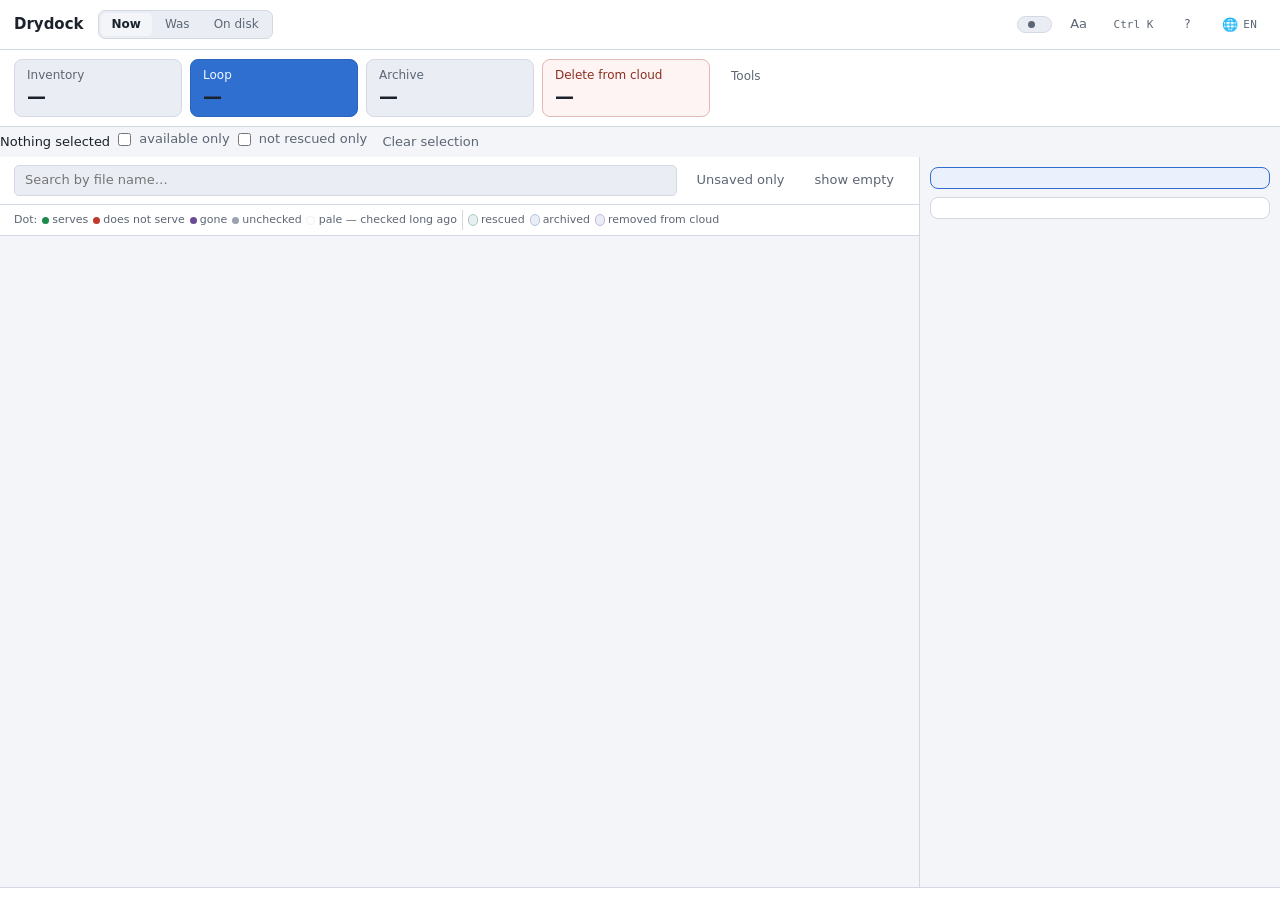
==== web/index.html @ a636ca0b "Drydock 0.1.0 Сухой док для файлов: вытащить коллекцию из облака, которое перестало её отдавать. Оп" ====
<!doctype html>
<html lang="ru">
<head>
<meta charset="utf-8">
<meta name="viewport" content="width=device-width, initial-scale=1">
<title>Drydock</title>
<script>
// Тема ставится до первой отрисовки: иначе окно мигает чужим цветом.
try {
  var th = localStorage.getItem("cr-theme") || "auto";
  var dark = window.matchMedia("(prefers-color-scheme: dark)").matches;
  document.documentElement.dataset.theme =
    th === "auto" ? (dark ? "dark" : "light") : th;
} catch (e) {
  document.documentElement.dataset.theme = "dark";
}
// Масштаб и плотность -- тоже до первой отрисовки: иначе окно мигает
// обычным размером и перескакивает.
try {
  var sc = Number(localStorage.getItem("cr-scale")) || 0;
  if (!sc) {
    var w = window.innerWidth;
    var dpr = window.devicePixelRatio || 1;
    sc = w < 1100 ? 90 : w < 1400 ? 100 : w < 1700 ? (dpr > 1.5 ? 100 : 105) : 110;
  }
  document.documentElement.style.zoom = String(sc / 100);
  if (localStorage.getItem("cr-density") === "compact") {
    document.addEventListener("DOMContentLoaded", function () {
      document.body.classList.add("dense");
    });
  }
} catch (e) {}
</script>
<link rel="icon" href="favicon.ico" sizes="any">
<link rel="stylesheet" href="style.css">
</head>
<body>
<header>
  <div class="brand">Drydock</div>
  <!-- Линза меняет ВСЕ числа разом: дерево, итоги, подсказки. Раньше одна
       строка отвечала сразу на три разных вопроса, и папка, от которой в
       облаке ничего не осталось, выглядела полной. -->
  <div class="lens" id="lens">
    <button data-lens="now" data-i18n="lens.now" data-i18n-title="lens.now.title"></button>
    <button data-lens="was" data-i18n="lens.was" data-i18n-title="lens.was.title"></button>
    <button data-lens="disk" data-i18n="lens.disk" data-i18n-title="lens.disk.title"></button>
  </div>
  <span id="summary" class="summary"></span>
  <span class="grow"></span>
  <!-- Аккаунт всегда на виду: раньше вход жил в меню «Ещё», и понять,
       под кем работаешь и жив ли токен, было нельзя без захода туда. -->
  <button id="btn-auth" class="auth-btn" data-i18n-title="btn.auth.title">
    <i class="dot2" id="auth-dot"></i><span id="auth-label"></span>
  </button>
  <button id="btn-view" class="ghost theme-btn" data-i18n-title="view.title"
          aria-label="Aa">Aa</button>
  <!-- Поповер вида: масштаб, плотность, тема. Одна кнопка вместо трёх. -->
  <div id="view-pop" class="view-pop hidden" role="dialog" aria-label="view">
    <div class="vp-row"><span class="vp-l" data-i18n="view.scale"></span>
      <span class="vp-btns" id="scale-btns"></span></div>
    <div class="vp-row"><span class="vp-l" data-i18n="view.density"></span>
      <span class="vp-btns" id="density-btns"></span></div>
    <div class="vp-row"><span class="vp-l" data-i18n="theme.title"></span>
      <span class="vp-btns" id="theme-btns"></span></div>
    <div class="vp-note" id="view-note"></div>
  </div>
  <button id="btn-palette" class="ghost kbd-btn" data-i18n-title="palette.title"
          aria-label="Ctrl K">Ctrl K</button>
  <button id="btn-help" class="ghost help" data-i18n-title="help.title"
          aria-label="?">?</button>
  <span id="lang-slot"></span>
</header>

<!-- Четыре главные действия. Число внутри кнопки -- это и есть сводка:
     раньше её несли одиннадцать чипов, и все их приходилось читать. -->
<section class="acts">
  <button class="act" id="btn-scan" data-i18n-title="act.scan.title">
    <span class="t" data-i18n="act.scan"></span>
    <span class="n" id="n-scan">—</span>
    <span class="s" id="s-scan"></span>
  </button>
  <button class="act primary" id="btn-loop" data-i18n-title="act.loop.title">
    <span class="t" data-i18n="act.loop"></span>
    <span class="n" id="n-loop">—</span>
    <span class="s" id="s-loop"></span>
  </button>
  <button class="act" id="btn-archive" data-i18n-title="act.archive.title">
    <span class="t" data-i18n="act.archive"></span>
    <span class="n" id="n-archive">—</span>
    <span class="s" id="s-archive"></span>
  </button>
  <button class="act danger" id="btn-cloud-delete" data-i18n-title="act.delete.title">
    <span class="t" data-i18n="act.delete"></span>
    <span class="n" id="n-delete">—</span>
    <span class="s" id="s-delete"></span>
  </button>

    <button class="ghost tools-btn" id="btn-tools" data-i18n="tools.title"
          data-i18n-title="tools.hint"></button>
</section>

<!-- Инструменты: вспомогательные действия по секциям. Раньше это был
     один ряд из шестнадцати элементов без иерархии, где настройки
     архивации вообще не заполнялись. -->
<div id="tools" class="modal hidden" role="dialog" aria-modal="true"
     aria-labelledby="tools-title">
  <div class="modal-box tools-box">
    <div class="modal-head"><span id="tools-title" data-i18n="tools.title"></span>
      <button id="tools-close" class="ghost" aria-label="Esc">×</button></div>
    <div class="modal-body">
      <p class="dim tools-hint" data-i18n="tools.hint"></p>

      <h4 data-i18n="grp.inventory"></h4>
      <button class="tool" id="btn-previews">
        <span class="tn" data-i18n="btn.previews"></span>
        <span class="td" data-i18n="tools.previews.why"></span>
      </button>
      <div class="tool hidden" id="scan-restart-wrap">
        <span class="tn"><span data-i18n="scan.restart"></span></span>
        <span class="td" data-i18n="tools.restart.why"></span>
        <label class="switch"><input type="checkbox" id="scan-restart"></label>
      </div>
      <div class="tool-note" id="scan-hint"></div>

      <h4 data-i18n="grp.access"></h4>
      <div class="tool">
        <span class="tn"><span data-i18n="btn.probe"></span></span>
        <span class="td" data-i18n="tools.probe.why"></span>
        <span class="tool-ctl">
          <select id="probe-scope" data-i18n-title="probe.scope.title">
            <option value="selection" data-i18n="probe.scope.selection"></option>
            <option value="unchecked" selected data-i18n="probe.scope.unchecked"></option>
            <option value="unavailable" data-i18n="probe.scope.unavailable"></option>
            <option value="stale" data-i18n="probe.scope.stale"></option>
            <option value="all" data-i18n="probe.scope.all"></option>
          </select>
          <button id="btn-probe" data-i18n="btn.probe.run"></button>
        </span>
      </div>
      <div class="tool">
        <span class="tn"><span data-i18n="autopilot.label"></span></span>
        <span class="td" data-i18n="tools.autopilot.why"></span>
        <label class="switch"><input type="checkbox" id="autopilot"></label>
      </div>
      <button class="tool" id="btn-hosts">
        <span class="tn" data-i18n="hosts.title"></span>
        <span class="td" data-i18n="tools.hosts.why"></span>
      </button>

      <h4 data-i18n="grp.rescue"></h4>
      <button class="tool" id="btn-download">
        <span class="tn" data-i18n="btn.download"></span>
        <span class="td" data-i18n="tools.download.why"></span>
      </button>
      <div class="tool">
        <span class="tn"><span data-i18n="salvage.short"></span></span>
        <span class="td" data-i18n="tools.salvage.why"></span>
        <label class="switch"><input type="checkbox" id="salvage"></label>
      </div>

      <h4 data-i18n="grp.archive"></h4>
      <button class="tool" id="btn-archives">
        <span class="tn" data-i18n="btn.archives"></span>
        <span class="td" data-i18n="tools.archives.why"></span>
      </button>

      <h4 data-i18n="grp.service"></h4>
      <button class="tool" id="btn-adopt">
        <span class="tn" data-i18n="btn.adopt"></span>
        <span class="td" data-i18n="tools.adopt.why"></span>
      </button>
      <button class="tool" id="btn-mirror">
        <span class="tn" data-i18n="btn.mirror"></span>
        <span class="td" data-i18n="tools.mirror.why"></span>
      </button>
      <button class="tool" id="btn-health">
        <span class="tn" data-i18n="health.title"></span>
        <span class="td" data-i18n="tools.health.why"></span>
      </button>
      <button class="tool" id="btn-log">
        <span class="tn" data-i18n="btn.log"></span>
        <span class="td" data-i18n="tools.log.why"></span>
      </button>
      <button class="tool" id="btn-settings">
        <span class="tn" data-i18n="btn.settings"></span>
        <span class="td" data-i18n="tools.settings.why"></span>
      </button>

      <!-- Уровень удаления выбирается в модалке кнопки; select живёт здесь,
           чтобы обработчик читал одно и то же место. -->
      <select id="delete-level" class="hidden" data-i18n-title="del.level.title">
        <option value="downloaded" selected data-i18n="del.level.downloaded"></option>
        <option value="archived" data-i18n="del.level.archived"></option>
        <option value="junk" data-i18n="del.level.junk"></option>
      </select>
    </div>
  </div>
</div>
</section>

<div id="selbar" class="selbar">
  <span id="selinfo" data-i18n="sel.none"></span>
  <span class="grow"></span>
  <label class="check"><input type="checkbox" id="f-ok">
    <span data-i18n="filter.onlyAvailable"></span></label>
  <label class="check"><input type="checkbox" id="f-unsaved">
    <span data-i18n="filter.onlyUnsaved"></span></label>
  <button id="btn-clear" class="ghost" data-i18n="btn.clear"></button>
</div>

<main>
  <section class="pane tree-pane">
    <div class="pane-head">
      <input id="search" type="search" data-i18n-ph="search.ph" autocomplete="off">
      <button id="btn-only-unsaved" class="ghost"
              data-i18n-title="btn.onlyUnsaved.title"></button>
      <button id="btn-show-empty" class="ghost"
              data-i18n-title="tree.showEmpty.title"></button>
    </div>
    <div class="legend">
      <span class="lbl2" data-i18n="legend.dot"></span>
      <span class="lg"><i class="dot ok"></i><span data-i18n="legend.ok"></span></span>
      <span class="lg"><i class="dot unavailable"></i><span data-i18n="legend.unavailable"></span></span>
      <span class="lg"><i class="dot gone"></i><span data-i18n="legend.gone"></span></span>
      <span class="lg"><i class="dot unchecked"></i><span data-i18n="legend.unchecked"></span></span>
      <span class="dot stale"></span><span data-i18n="legend.stale"></span>
      <span class="sep"></span>
      <span class="lg"><i class="badge saved"></i><span data-i18n="legend.saved"></span></span>
      <span class="lg"><i class="badge arch"></i><span data-i18n="legend.arch"></span></span>
      <span class="lg"><i class="badge del"></i><span data-i18n="legend.deleted"></span></span>
    </div>
    <div id="tree" class="tree"></div>
  </section>

  <aside class="pane side">
    <div id="setup-card" class="card setup hidden"></div>
    <div id="now-card" class="card now hidden"></div>
    <div id="next-card" class="card next"></div>
    <div id="totals-card" class="card"></div>
    <div id="detail" class="detail empty" data-i18n="detail.empty"></div>
  </aside>
</main>

<footer>
  <div id="jobs" class="jobs"></div>
</footer>

<!-- Командная палитра: один вход ко всем действиям. Пятнадцать кнопок
     живут в «Ещё», и чтобы найти нужную, надо вспомнить её группу. -->
<div id="palette" class="palette hidden" role="dialog" aria-modal="true"
     aria-label="Ctrl K">
  <div class="palette-box">
    <input id="palette-input" type="text" autocomplete="off" spellcheck="false"
           data-i18n-ph="palette.ph">
    <div id="palette-list" class="palette-list" role="listbox"></div>
    <div class="palette-foot" data-i18n="palette.hint"></div>
  </div>
</div>

<div id="modal" class="modal hidden" role="dialog" aria-modal="true"
     aria-labelledby="modal-title">
  <div class="modal-box" id="modal-box">
    <div class="modal-head"><span id="modal-title"></span>
      <button id="modal-close" class="ghost" aria-label="Esc">×</button></div>
    <div id="modal-body" class="modal-body"></div>
    <div id="modal-foot" class="modal-foot"></div>
  </div>
</div>

<!-- Уведомления вместо alert(): не блокируют окно и не теряют
     контекст -- видно, что именно произошло. -->
<div id="toasts" class="toasts" role="status" aria-live="polite"></div>

<script src="i18n.js"></script>
<script src="app.js"></script>
</body>
</html>
---- web/style.css ----
:root {
  --bg: #15171c;
  --bg-2: #1b1e25;
  --bg-3: #22262f;
  --line: #30353f;
  --fg: #e4e7ee;
  --fg-dim: #949cab;
  --accent: #5c9ded;
  --ok: #4fb477;
  --bad: #d9534f;
  --warn: #d9a13b;
  --gone: #8a6ab0;

  /* Семантика поверх палитры: правила ссылаются на неё, а не на цвета.
     Иначе светлая тема -- это вторая копия всего файла, и любая правка
     в одной из них забывается в другой. */
  --primary-bg: var(--primary-bg);
  --primary-line: var(--primary-line);
  --primary-fg: var(--primary-fg);
  --danger-bg: var(--danger-bg);
  --danger-card: var(--danger-card);
  --danger-line: var(--danger-line);
  --danger-fg: var(--danger-fg);
  --sel-bg: var(--sel-bg);
  --saved-line: var(--saved-line);
  --arch-line: var(--arch-line);
  --hole-line: var(--hole-line);
  --del-line: var(--del-line);
  --dot-unchecked: var(--dot-unchecked);
  --mark-bg: var(--mark-bg);
  --mark-fg: #ffffff;
  --bar-del: var(--bar-del);
  --overlay: rgba(0, 0, 0, .6);
  --shadow: rgba(0, 0, 0, .45);
  --next-bg: #1a2433;
  color-scheme: dark;
}

/* Светлая тема. Не «инверсия», а свои значения: на белом нужны более
   тёмные акценты и почти прозрачные рамки, иначе всё сливается. */
:root[data-theme="light"] {
  --bg: #f3f5f8;
  --bg-2: #ffffff;
  --bg-3: #eaeef4;
  --line: #d3d9e2;
  --fg: #1c222c;
  --fg-dim: #5d6674;
  --accent: #2f6fd0;
  --ok: #1c8a4b;
  --bad: #c0392b;
  --warn: #9c6a12;
  --gone: #6b4b96;

  --primary-bg: #2f6fd0;
  --primary-line: #2a63bb;
  --primary-fg: #f2f7ff;
  --danger-bg: #fbe9e7;
  --danger-card: #fdf4f3;
  --danger-line: #e2b7b1;
  --danger-fg: #8c2f22;
  --sel-bg: #dbe8fa;
  --saved-line: #a6cfb6;
  --arch-line: #b4c8e3;
  --hole-line: #dcc79b;
  --del-line: #c9b8dd;
  --dot-unchecked: #9aa2af;
  --mark-bg: #ffe28a;
  --mark-fg: #1c222c;
  --bar-del: #c3c9d3;
  --overlay: rgba(24, 30, 40, .42);
  --shadow: rgba(24, 30, 40, .18);
  --next-bg: #eaf1fc;
  color-scheme: light;
}

* { box-sizing: border-box; }

/* Общий «спрятать». Без него элементы с class="hidden" оставались
   видимыми: правило было только для .modal.hidden, и галочка «начать
   заново» висела в панели даже когда прерванной описи нет. */
.hidden { display: none !important; }

body {
  margin: 0;
  height: 100vh;
  display: grid;
  grid-template-rows: auto auto auto 1fr auto;
  font: 13px/1.45 "Segoe UI", system-ui, sans-serif;
  background: var(--bg);
  color: var(--fg);
}

header {
  display: flex; align-items: center; gap: 14px;
  padding: 10px 14px; background: var(--bg-2);
  border-bottom: 1px solid var(--line);
}
.brand { font-weight: 600; font-size: 15px; }
/* Одна строка состояния: главный ответ на «где я». */
.summary { color: var(--fg-dim); font-size: 12px; }
.summary b { color: var(--fg); font-weight: 600; }
.summary .ok b { color: var(--ok); }

/* Подсказка в панели кнопок: состояние чекпоинта описи. */
.hint {
  color: var(--warn); font-size: 12px; align-self: center;
  max-width: 340px; overflow: hidden; text-overflow: ellipsis; white-space: nowrap;
}
.dim { color: var(--fg-dim); }
.chip.bad b { color: var(--bad); }
.chip.warn b { color: var(--warn); }

/* Линза: меняет все числа разом. */
.lens { display: inline-flex; gap: 2px; background: var(--bg-3);
        border: 1px solid var(--line); border-radius: 7px; padding: 2px; }
.lens button { background: none; border: none; color: var(--fg-dim);
               padding: 3px 11px; border-radius: 5px; font-size: 12px; }
.lens button.on { background: var(--bg); color: var(--fg); font-weight: 600; }
.lens button:hover:not(.on) { color: var(--fg); }

/* Четыре главные действия: число внутри -- это и есть сводка. */
.acts { display: flex; align-items: stretch; gap: 8px; flex-wrap: wrap;
        padding: 9px 14px; background: var(--bg-2);
        border-bottom: 1px solid var(--line); }
.act { display: flex; flex-direction: column; align-items: flex-start;
       gap: 1px; min-width: 168px; text-align: left;
       background: var(--bg-3); border: 1px solid var(--line);
       border-radius: 8px; padding: 7px 12px; }
.act .t { font-size: 12px; color: var(--fg-dim); }
.act .n { font-size: 19px; font-weight: 600; line-height: 1.15; }
.act .s { font-size: 11px; color: var(--fg-dim); }
.act.primary { background: var(--primary-bg); border-color: var(--primary-line); }
.act.primary .t, .act.primary .s { color: var(--primary-fg); }
.act.danger { background: var(--danger-card); border-color: var(--danger-line); }
.act.danger .t, .act.danger .s { color: var(--danger-fg); }
.act:hover:not(:disabled) { border-color: var(--accent); }
.act:disabled { opacity: .55; }


.grow { flex: 1; }
.sep { width: 1px; height: 20px; background: var(--line); }

.grow { flex: 1; }

button, select, input[type=search], input[type=text], input[type=password] {
  font: inherit; color: var(--fg); background: var(--bg-3);
  border: 1px solid var(--line); border-radius: 5px; padding: 5px 10px;
  cursor: pointer;
}
button:hover:not(:disabled) { border-color: var(--accent); }
button:disabled { opacity: .45; cursor: default; }
button.primary { background: var(--primary-bg); border-color: var(--primary-line); }
/* Включённый режим (например, «только нескачанное»): видно, что фильтр активен. */
button.on { background: var(--primary-bg); border-color: var(--accent); color: var(--primary-fg); }
button.danger { background: var(--danger-bg); border-color: var(--danger-line); }
button.ghost { background: none; border-color: transparent; color: var(--fg-dim); }
input[type=search] { width: 100%; cursor: text; }
input[type=text], input[type=password] { cursor: text; min-width: 24ch; }.modal-body h4 { margin: 16px 0 6px; font-size: 13px; }
.modal-body p { margin: 6px 0; }
.modal-body label { color: var(--fg-dim); }
.check { display: inline-flex; align-items: center; gap: 5px; cursor: pointer;
         color: var(--fg-dim); }

main { display: grid; grid-template-columns: 1fr 360px; min-height: 0; }
.pane { min-height: 0; overflow: auto; }
.tree-pane { border-right: 1px solid var(--line); display: grid;
             grid-template-rows: auto auto 1fr; overflow: hidden; }
.pane-head { padding: 8px 14px; border-bottom: 1px solid var(--line);
             background: var(--bg-2);
             /* Поиск и переключатель режима в одну строку: без flex
                кнопка уезжала под поле ввода (оно 100% ширины) и её
                просто не было видно. */
             display: flex; gap: 8px; align-items: center; }
.pane-head input[type=search] { flex: 1; width: auto; min-width: 0; }
.pane-head button { white-space: nowrap; }
/* Легенда под поиском: что означают точка и значки. Без неё цвета
   объяснялись только подсказками при наведении. */
.legend { display: flex; align-items: center; gap: 5px; flex-wrap: wrap;
          padding: 5px 14px; font-size: 11px; color: var(--fg-dim);
          background: var(--bg-2); border-bottom: 1px solid var(--line); }
.legend .lbl2 { color: var(--fg-dim); }
.legend .lg { display: inline-flex; align-items: center; gap: 3px; white-space: nowrap; }
.legend .dot { width: 7px; height: 7px; border-radius: 50%; }
.legend .badge { padding: 0 4px; font-size: 10px; border: 1px solid var(--line);
                 border-radius: 7px; min-width: 8px; height: 12px; }
.legend .badge.saved { border-color: var(--saved-line); }
.legend .badge.arch { border-color: var(--arch-line); }
.legend .badge.del { border-color: var(--del-line); }
.tree { overflow: auto; padding: 6px 0 20px; }

/* Правая колонка: карточки «Сейчас», «Что дальше», «Итоги» и файл. */
.side { display: flex; flex-direction: column; gap: 8px; padding: 10px;
        background: var(--bg); }
.card { background: var(--bg-2); border: 1px solid var(--line);
        border-radius: 8px; padding: 10px 12px; }
.card.now { border-color: var(--arch-line); }
.card.next { border-color: var(--primary-bg); background: var(--next-bg); }
.card h4 { margin: 0 0 6px; font-size: 12px; color: var(--fg-dim);
           font-weight: 500; display: flex; align-items: center; gap: 6px; }
.card.next .lead { font-size: 13px; font-weight: 600; margin: 2px 0 4px; }
.card.next .why { font-size: 12px; color: var(--fg-dim); margin-bottom: 8px; }
.card .row2 { display: flex; align-items: center; gap: 8px; }
.now .bar { flex: 1; height: 6px; background: var(--bg-3); border-radius: 3px;
            overflow: hidden; }
.now .bar > i { display: block; height: 100%; background: var(--accent); }
.now.failed .bar > i { background: var(--bad); }
.now.done .bar > i { background: var(--ok); }
.tiles { display: grid; grid-template-columns: 1fr 1fr; gap: 6px; }
.tile { background: var(--bg-3); border-radius: 6px; padding: 6px 9px; }
.tile .n { font-size: 16px; font-weight: 600; }
.tile .l { font-size: 11px; color: var(--fg-dim); }
.tile.ok .n { color: var(--ok); }
.tile.bad .n { color: var(--bad); }
.tile.warn .n { color: var(--warn); }
.tiles-foot { margin-top: 8px; font-size: 11px; color: var(--fg-dim);
              display: flex; flex-direction: column; gap: 3px; }
.tiles-foot .path { font-family: Consolas, monospace; word-break: break-all;
                    color: var(--accent); cursor: pointer; }
/* «Осталось взять»: одно число плюс разбивка по состоянию облака. */
.left { margin-top: 10px; padding-top: 8px; border-top: 1px solid var(--line);
        font-size: 11px; color: var(--fg-dim); }
.left-head { font-size: 12px; color: var(--fg); margin-bottom: 4px; }
.left-head b { font-weight: 600; }
.left-row { display: flex; justify-content: space-between; gap: 8px; padding: 1px 0; }
.left-row.now { color: var(--fg); }
.left-row.warn span:last-child { color: var(--warn); }
.left-row.bad span:last-child { color: var(--fg-dim); }

.node { display: flex; align-items: center; gap: 6px; padding: 2px 14px 2px 0;
        white-space: nowrap; }
.node:hover { background: var(--bg-2); }
.node.sel { background: var(--sel-bg); }
.twisty { width: 16px; text-align: center; color: var(--fg-dim); cursor: pointer;
          user-select: none; }
.twisty.leaf { visibility: hidden; }
.name { overflow: hidden; text-overflow: ellipsis; }
.node .meta { margin-left: auto; display: flex; gap: 8px; color: var(--fg-dim);
              font-size: 11px; align-items: center; }
.dot { width: 7px; height: 7px; border-radius: 50%; display: inline-block; }
.dot.ok { background: var(--ok); }
.dot.unavailable { background: var(--bad); }
.dot.gone { background: var(--gone); }
.dot.unchecked { background: var(--dot-unchecked); }
.dot.api_error, .dot.unknown { background: var(--warn); }
.badge { padding: 0 5px; border-radius: 8px; background: var(--bg-3);
         border: 1px solid var(--line); font-size: 10px; }
.badge.saved { color: var(--ok); border-color: var(--saved-line); }
.badge.arch { color: var(--accent); border-color: var(--arch-line); }
.badge.hole { color: var(--warn); border-color: var(--hole-line); }
.badge.del  { color: var(--gone); border-color: var(--del-line); }

.detail { padding: 14px; }
.detail.empty { color: var(--fg-dim); }
.detail h3 { margin: 0 0 10px; font-size: 14px; word-break: break-word; }
.detail img { width: 100%; border-radius: 6px; border: 1px solid var(--line);
              background: var(--bg-3); margin-bottom: 10px; }
.kv { display: grid; grid-template-columns: auto 1fr; gap: 3px 10px;
      font-size: 12px; }
.kv dt { color: var(--fg-dim); }
.kv dd { margin: 0; word-break: break-all; }

footer { border-top: 1px solid var(--line); background: var(--bg-2);
         max-height: 150px; overflow: auto; }
.jobs { padding: 6px 14px; display: flex; flex-direction: column; gap: 4px; }
.job { display: flex; align-items: center; gap: 10px; font-size: 12px; }
.job .bar { flex: 1; height: 6px; background: var(--bg-3); border-radius: 3px;
            overflow: hidden; }
.job .bar > i { display: block; height: 100%; background: var(--accent); }
.job.done .bar > i { background: var(--ok); }
.job.failed .bar > i { background: var(--bad); }
/* «Готово с ошибками»: часть работы не сделана -- зелёным это быть не должно. */
.job.partial .bar > i { background: var(--warn); }
.job.partial .bar > i { width: 100% !important; }
/* Прогресс неизвестен (у описи нет общего числа): бегущая полоса вместо
   выдуманных 15%, которые ничего не значили. */
.job.indet .bar > i {
  width: 35% !important;
  animation: indet 1.2s ease-in-out infinite;
}
@keyframes indet {
  0%   { transform: translateX(-100%); }
  100% { transform: translateX(300%); }
}
.job .msg { color: var(--fg-dim); max-width: 46ch; overflow: hidden;
            text-overflow: ellipsis; white-space: nowrap; }

.modal { position: fixed; inset: 0; background: var(--overlay);
         display: grid; place-items: center; z-index: 10; }
.modal.hidden { display: none; }
.modal-box { width: min(760px, 92vw); max-height: 84vh; background: var(--bg-2);
             border: 1px solid var(--line); border-radius: 8px;
             display: grid; grid-template-rows: auto 1fr auto; }
.modal-head { display: flex; align-items: center; padding: 10px 14px;
              border-bottom: 1px solid var(--line); font-weight: 600; }
.modal-head button { margin-left: auto; font-size: 18px; line-height: 1; }
.modal-body { padding: 14px; overflow: auto; }
.modal-foot { padding: 10px 14px; border-top: 1px solid var(--line);
              display: flex; gap: 8px; justify-content: flex-end; }
.warnbox { background: var(--danger-card); border: 1px solid var(--danger-line); border-radius: 6px;
           padding: 10px 12px; margin-bottom: 12px; }
table { width: 100%; border-collapse: collapse; font-size: 12px; }
th, td { text-align: left; padding: 4px 8px; border-bottom: 1px solid var(--line); }
th { color: var(--fg-dim); font-weight: 500; }
code { background: var(--bg-3); padding: 1px 4px; border-radius: 3px; }
.mono { font-family: Consolas, monospace; font-size: 11px; }

/* Устаревшее наблюдение: точка гаснет, чтобы "доступно" вчерашней
   давности не читалось как сегодняшнее состояние. */
.dot.stale { opacity: .35; box-shadow: 0 0 0 1px var(--line); }

/* Куда идут спасённые файлы -- первое, что спрашивают. Пусть будет видно
   и открывается щелчком. */
.chip.path { cursor: pointer; border-color: var(--arch-line); }
.chip.path:hover { border-color: var(--accent); }
.chip.path b { font-weight: 400; font-family: Consolas, monospace; }

/* Остановка в процессе: строка гаснет, чтобы нажатие было видно сразу. */
.job.stopping { opacity: .6; }
.job.stopping .bar > i { background: var(--warn); }

/* Узлы и кластеры: строка в итогах -- вход в модалку. */
.hosts-link { cursor: pointer; text-decoration: underline dotted; }
.hosts-link:hover { color: var(--accent); }

/* Карточка «Сейчас»: несколько задач строками. */
.now-row { padding: 5px 0; border-top: 1px solid var(--line); }
.now-row:first-of-type { border-top: none; padding-top: 2px; }
.now-row .nm { font-size: 12px; white-space: nowrap; }
.now-row .msg { font-size: 11px; overflow: hidden; text-overflow: ellipsis;
                white-space: nowrap; margin-top: 2px; }
.now-row .bar.indet > i { width: 35% !important; animation: indet 1.2s ease-in-out infinite; }

/* Завершённые: без номеров, с шапкой и «скрыть». */
.jobs-head { display: flex; align-items: center; gap: 8px; font-size: 11px;
             padding: 2px 0 4px; }
.jobs-head button { padding: 1px 8px; font-size: 11px; }
.job .nm { width: 9em; white-space: nowrap; overflow: hidden;
           text-overflow: ellipsis; }
.job .st { width: 10em; white-space: nowrap; }

/* Карточка считает по выбору, а не по всей коллекции. */
.act.scoped { border-color: var(--accent); }
.act { position: relative; }

/* ── уведомления вместо alert() ───────────────────────────────────────
   alert() блокирует окно и не оставляет следа: пропустил строку -- и не
   знаешь, что произошло. Тосты копятся справа внизу, гаснут сами, ошибку
   можно закрыть кликом. */
.toasts { position: fixed; right: 14px; bottom: var(--footer-h, 52px); z-index: 80;
          display: flex; flex-direction: column; gap: 6px;
          max-width: min(460px, 60vw); pointer-events: none; }
.toast { pointer-events: auto; display: flex; align-items: flex-start; gap: 8px;
         padding: 8px 12px; border-radius: 7px; font-size: 12px;
         background: var(--bg-3); border: 1px solid var(--line);
         border-left: 3px solid var(--accent); color: var(--fg);
         box-shadow: 0 6px 22px var(--shadow); cursor: pointer;
         animation: toastIn .16s ease-out; }
.toast.ok { border-left-color: var(--ok); }
.toast.err { border-left-color: var(--bad); }
.toast.warn { border-left-color: var(--warn); }
.toast .txt { flex: 1; word-break: break-word; }
@keyframes toastIn { from { opacity: 0; transform: translateY(6px); }
                     to { opacity: 1; transform: none; } }

/* ── клавиатура и доступность ──────────────────────────────────────── */
button:focus-visible, input:focus-visible, select:focus-visible,
summary:focus-visible, .node:focus-visible {
  outline: 2px solid var(--accent); outline-offset: 1px;
}
/* Строка дерева в фокусе: видно, где находишься, если идёшь стрелками. */
.node:focus { background: var(--sel-bg); outline: none; }
.node:focus-visible { background: var(--sel-bg); }
.help { font-size: 12px; width: 24px; height: 24px; padding: 0;
        border-radius: 50%; color: var(--fg-dim); }

/* Совпадение в результатах поиска. */
mark { background: var(--mark-bg); color: var(--mark-fg); border-radius: 2px; padding: 0 1px; }

/* Пустая карточка подробностей не занимает место: подсказка о том, что
   клик по файлу что-то показывает, уже есть в подсказках дерева. */
.detail.empty { display: none; }

/* Свёрнутый подвал: одна строка вместо шести полос. */
.jobs-head .grow { flex: 1; }
.jobs-head .ok { color: var(--ok); }
.jobs-head .bad { color: var(--bad); }
.jobs-head .tw { color: var(--fg-dim); width: 12px; }

/* ── адаптив: узкое окно не должно давиться ────────────────────────── */
@media (max-width: 1180px) {
  main { grid-template-columns: 1fr 300px; }
  .act { min-width: 148px; }
  .summary { font-size: 11px; }
}
@media (max-width: 980px) {
  main { grid-template-columns: 1fr; }
  .side { border-top: 1px solid var(--line); max-height: 42vh; }
  .tree-pane { border-right: none; }
  .act { min-width: 132px; padding: 6px 10px; }
  .act .n { font-size: 16px; }
  .legend { display: none; }
}

/* Справка по клавишам. */
.keys { width: 100%; border-collapse: collapse; font-size: 12px; }
.keys td { padding: 4px 8px; border-bottom: 1px solid var(--line); }
.keys td:first-child { width: 6.5em; }
kbd { font: 11px/1.4 Consolas, monospace; background: var(--bg-3);
      border: 1px solid var(--line); border-bottom-width: 2px;
      border-radius: 4px; padding: 1px 6px; color: var(--fg); }

/* ── командная палитра ─────────────────────────────────────────────── */
.kbd-btn { font: 11px/1 Consolas, monospace; color: var(--fg-dim);
           padding: 4px 7px; border-radius: 5px; }
.palette { position: fixed; inset: 0; background: var(--overlay);
           display: flex; justify-content: center; align-items: flex-start;
           padding-top: 12vh; z-index: 90; }
.palette-box { width: min(640px, 92vw); background: var(--bg-2);
               border: 1px solid var(--line); border-radius: 10px;
               box-shadow: 0 18px 60px var(--overlay); overflow: hidden; }
#palette-input { width: 100%; border: none; border-bottom: 1px solid var(--line);
                 border-radius: 0; background: var(--bg-2); font-size: 15px;
                 padding: 14px 16px; }
#palette-input:focus { outline: none; }
.palette-list { max-height: 52vh; overflow: auto; padding: 4px; }
.p-item { display: flex; align-items: center; gap: 10px; padding: 7px 10px;
          border-radius: 6px; cursor: pointer; font-size: 13px; }
.p-item .hint { margin-left: auto; font-size: 11px; color: var(--fg-dim);
                max-width: none; }
.p-item.on { background: var(--primary-bg); }
.p-item.on .hint { color: var(--primary-fg); }
.p-item .g { font-size: 11px; color: var(--fg-dim); }
.p-item.on .g { color: var(--primary-fg); }
.palette-empty { padding: 18px; text-align: center; color: var(--fg-dim);
                 font-size: 12px; }
.palette-foot { padding: 6px 12px; border-top: 1px solid var(--line);
                font-size: 11px; color: var(--fg-dim); }

/* ── здоровье ──────────────────────────────────────────────────────── */
.modal-box.wide { width: min(980px, 94vw); }
.h-kpi { display: grid; grid-template-columns: repeat(4, 1fr); gap: 8px; }
.h-kpi .k { background: var(--bg-3); border: 1px solid var(--line);
            border-radius: 8px; padding: 8px 11px; }
.h-kpi .k .n { font-size: 20px; font-weight: 600; line-height: 1.15; }
.h-kpi .k .l { font-size: 11px; color: var(--fg-dim); }
.h-kpi .k.good .n { color: var(--ok); }
.h-kpi .k.bad .n { color: var(--bad); }
.h-chart { display: flex; align-items: flex-end; gap: 6px; height: 120px;
           margin-top: 10px; padding-top: 6px; }
.h-col { flex: 1; display: flex; flex-direction: column; align-items: center;
         gap: 3px; height: 100%; justify-content: flex-end; }
.h-col .bars { display: flex; align-items: flex-end; gap: 2px; height: 100%;
               width: 100%; justify-content: center; }
.h-col .b { width: 42%; border-radius: 2px 2px 0 0; min-height: 1px;
            background: var(--ok); }
.h-col .b.del { background: var(--bar-del); }
.h-col .cap { font-size: 10px; color: var(--fg-dim); }
.h-col .val { font-size: 10px; color: var(--fg-dim); }
.h-legend { display: flex; gap: 14px; font-size: 11px; color: var(--fg-dim);
            margin-top: 4px; }
.h-legend i { display: inline-block; width: 9px; height: 9px; border-radius: 2px;
              margin-right: 4px; }
.h-cols { display: grid; grid-template-columns: 1fr 1fr; gap: 16px; margin-top: 14px; }
.h-row { display: flex; align-items: center; gap: 8px; font-size: 12px;
         padding: 3px 0; }
.h-row .lbl { min-width: 0; overflow: hidden; text-overflow: ellipsis;
              white-space: nowrap; }
.h-row .bar2 { flex: 1; height: 5px; background: var(--bg-3); border-radius: 3px;
               min-width: 40px; }
.h-row .bar2 > i { display: block; height: 100%; border-radius: 3px;
                   background: var(--bad); }
.h-row .n { color: var(--fg-dim); font-variant-numeric: tabular-nums; }
.h-note { font-size: 11px; color: var(--fg-dim); margin-top: 12px; }
.h-jobs { font-size: 12px; margin-top: 6px; }
.h-jobs .bad { color: var(--bad); }
@media (max-width: 760px) { .h-cols { grid-template-columns: 1fr; }
                            .h-kpi { grid-template-columns: repeat(2, 1fr); } }

/* ── переключатель темы ────────────────────────────────────────────── */
.theme-btn { font-size: 13px; width: 26px; height: 24px; padding: 0;
             border-radius: 6px; color: var(--fg-dim); }

/* ── чеклист первого запуска ───────────────────────────────────────── */
.card.setup { border-color: var(--accent); }
.card.setup h4 { display: flex; align-items: center; gap: 8px; }
.card.setup h4 .n { font-weight: 400; color: var(--fg-dim); font-size: 11px; }
.setup-close { margin-left: auto; font-size: 15px; line-height: 1; padding: 0 4px; }
.step { display: flex; align-items: flex-start; gap: 8px; padding: 7px 0;
        border-top: 1px solid var(--line); }
.step:first-of-type { border-top: none; }
.step .mark2 { width: 16px; height: 16px; border-radius: 50%; flex: none;
               display: grid; place-items: center; font-size: 10px;
               border: 1px solid var(--line); color: var(--fg-dim);
               margin-top: 1px; }
.step.done .mark2 { background: var(--ok); border-color: var(--ok);
                    color: #fff; }
.step.now .mark2 { border-color: var(--accent); color: var(--accent); }
.step .txt { flex: 1; min-width: 0; }
.step .t { font-size: 12px; }
.step.done .t { color: var(--fg-dim); }
.step .w { font-size: 11px; color: var(--fg-dim); margin-top: 1px; }
.step button { padding: 2px 9px; font-size: 11px; align-self: center; }

/* ── аккаунт в шапке ───────────────────────────────────────────────── */
.auth-btn { display: inline-flex; align-items: center; gap: 6px;
            font-size: 12px; padding: 4px 10px; border-radius: 14px;
            background: var(--bg-3); border: 1px solid var(--line);
            color: var(--fg); max-width: 220px; }
.auth-btn:hover:not(:disabled) { border-color: var(--accent); }
.auth-btn #auth-label { overflow: hidden; text-overflow: ellipsis;
                        white-space: nowrap; }
.auth-btn.bad { border-color: var(--danger-line); color: var(--danger-fg);
                background: var(--danger-card); }
.dot2 { width: 7px; height: 7px; border-radius: 50%; flex: none;
        background: var(--fg-dim); display: inline-block; }
.dot2.ok { background: var(--ok); }
.dot2.bad { background: var(--bad); }
.dot2.warn { background: var(--warn); }

/* Блок аккаунта в модалке входа. */
.acc { display: flex; align-items: center; gap: 12px; padding: 10px 12px;
       background: var(--bg-3); border: 1px solid var(--line);
       border-radius: 8px; margin-bottom: 12px; }
.acc .who { flex: 1; min-width: 0; }
.acc .who .lg { font-size: 14px; font-weight: 600; }
.acc .who .nm { font-size: 12px; color: var(--fg-dim); }
.acc .who .when { font-size: 11px; color: var(--fg-dim); margin-top: 2px; }
.acc .space { min-width: 150px; font-size: 11px; color: var(--fg-dim); }
.acc .space .bar3 { height: 6px; background: var(--bg-2); border-radius: 3px;
                    margin-top: 4px; overflow: hidden;
                    border: 1px solid var(--line); }
.acc .space .bar3 > i { display: block; height: 100%; background: var(--accent);
                        min-width: 2px; }
.acc .space .bar3 > i.full { background: var(--bad); }

/* ── инструменты: окно с секциями ──────────────────────────────────── */
.tools-btn { align-self: flex-start; margin-top: 2px; padding: 6px 12px;
             border: 1px solid var(--line); background: var(--bg-3);
             color: var(--fg-dim); font-size: 12px; border-radius: 8px; }
.tools-box { width: min(720px, 94vw); }
.tools-hint { margin: 0 0 10px; font-size: 12px; }
.tool { display: flex; align-items: center; gap: 12px; width: 100%;
        text-align: left; padding: 8px 10px; border-radius: 7px;
        background: none; border: 1px solid transparent; color: var(--fg);
        font: inherit; cursor: pointer; }
.tool:hover:not(:disabled) { background: var(--bg-3); border-color: var(--line); }
.tool:disabled { opacity: .45; cursor: default; }
.tool .tn { min-width: 170px; max-width: 240px; font-size: 13px; }
.tool .td { flex: 1; min-width: 150px; font-size: 11px; color: var(--fg-dim); }
.tool .tool-ctl { display: flex; align-items: center; gap: 6px; }
.tool .tool-ctl select { font-size: 12px; padding: 3px 6px; }
.tool .tool-ctl button { font-size: 12px; padding: 3px 10px; }
.tool-note { font-size: 11px; color: var(--warn); padding: 0 10px 6px; }
.switch input { width: 16px; height: 16px; cursor: pointer; }

/* ── поповер «Вид» ─────────────────────────────────────────────────── */
.view-pop { position: absolute; right: 12px; top: 46px; z-index: 70;
            width: 260px; padding: 10px 12px; border-radius: 9px;
            background: var(--bg-2); border: 1px solid var(--line);
            box-shadow: 0 10px 34px var(--shadow); }
.vp-row { display: flex; align-items: center; gap: 8px; padding: 5px 0; }
.vp-l { font-size: 11px; color: var(--fg-dim); width: 72px; }
.vp-btns { display: flex; gap: 3px; flex-wrap: wrap; }
.vp-btns button { font-size: 11px; padding: 3px 8px; border-radius: 5px; }
.vp-btns button.on { background: var(--primary-bg); border-color: var(--primary-line);
                     color: var(--primary-fg); }
.vp-note { font-size: 10px; color: var(--fg-dim); margin-top: 6px; }

/* Компактная плотность: те же элементы, меньше воздуха. */
body.dense .act { padding: 5px 9px; min-width: 150px; }
body.dense .act .n { font-size: 16px; }
body.dense .node { padding-top: 1px; padding-bottom: 1px; }
body.dense .card { padding: 8px 10px; }
body.dense .tool { padding: 5px 8px; }

/* Итог архивации: arch.plan приходит готовым абзацем. */
.arch-row { display: flex; align-items: center; gap: 10px; padding: 4px 0; }
.arch-row label { width: 110px; color: var(--fg-dim); font-size: 12px; }
.arch-row select { flex: 1; max-width: 320px; }
.arch-summary { margin: 10px 0 6px; font-size: 13px; }
.arch-summary p { margin: 0; }

/* ── выбор языка: глобус + код, чтобы нашёлся в чужом интерфейсе ───── */
.lang-wrap { position: relative; display: inline-flex; }
.lang-btn { display: inline-flex; align-items: center; gap: 5px;
            padding: 3px 8px; border: 1px solid var(--line);
            border-radius: 7px; font-size: 12px; color: var(--fg-dim);
            background: var(--bg-3); }
.lang-ico { font-size: 13px; line-height: 1; }
#lang-code { font: 11px/1 Consolas, monospace; letter-spacing: .02em; }
.lang-pop { right: 0; top: 32px; width: 224px; padding: 6px; }
.lang-row { display: flex; align-items: center; gap: 8px; width: 100%;
            padding: 5px 8px; border-radius: 6px; background: none;
            border: 1px solid transparent; color: var(--fg); font: inherit;
            font-size: 12px; cursor: pointer; text-align: left; }
.lang-row:hover { background: var(--bg-3); }
.lang-row.on { border-color: var(--accent); }
.lr-n { flex: 1; }
.lr-c { font: 10px/1 Consolas, monospace; color: var(--fg-dim); }
.lang-row.on .lr-c { color: var(--accent); }
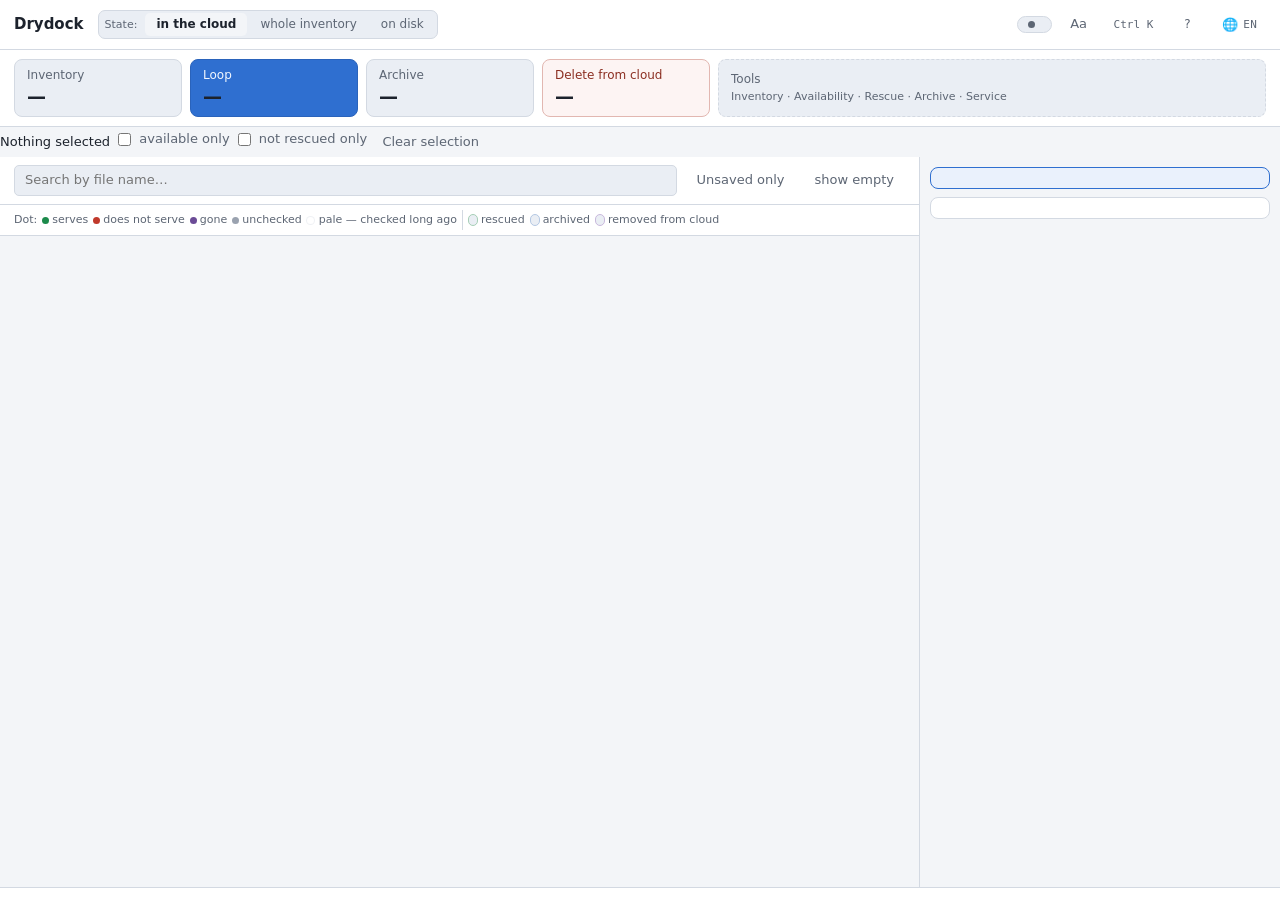
==== commit f02aa604: "Drydock 0.2.1 Линзы названы по смыслу, «Инструменты» на всю ширину, страница благодарностей, тексты" ====
--- a/web/index.html
+++ b/web/index.html
@@ -41,6 +41,7 @@
        строка отвечала сразу на три разных вопроса, и папка, от которой в
        облаке ничего не осталось, выглядела полной. -->
   <div class="lens" id="lens">
+    <span class="lens-lbl" data-i18n="lens.label"></span>
     <button data-lens="now" data-i18n="lens.now" data-i18n-title="lens.now.title"></button>
     <button data-lens="was" data-i18n="lens.was" data-i18n-title="lens.was.title"></button>
     <button data-lens="disk" data-i18n="lens.disk" data-i18n-title="lens.disk.title"></button>
@@ -95,8 +96,10 @@
     <span class="s" id="s-delete"></span>
   </button>
 
-    <button class="ghost tools-btn" id="btn-tools" data-i18n="tools.title"
-          data-i18n-title="tools.hint"></button>
+    <button class="act tools-act" id="btn-tools" data-i18n-title="tools.hint">
+    <span class="t" data-i18n="tools.title"></span>
+    <span class="s" data-i18n="tools.subtitle"></span>
+  </button>
 </section>
 
 <!-- Инструменты: вспомогательные действия по секциям. Раньше это был
@@ -185,6 +188,13 @@
         <span class="tn" data-i18n="btn.settings"></span>
         <span class="td" data-i18n="tools.settings.why"></span>
       </button>
+
+      <a class="tool tool-link" id="btn-thanks" target="_blank" rel="noopener"
+         href="https://venedicus.github.io/drydock/">
+        <span class="tn" data-i18n="tools.thanks"></span>
+        <span class="td" data-i18n="tools.thanks.why"></span>
+        <span class="tool-ctl">↗</span>
+      </a>
 
       <!-- Уровень удаления выбирается в модалке кнопки; select живёт здесь,
            чтобы обработчик читал одно и то же место. -->
--- a/web/style.css
+++ b/web/style.css
@@ -598,3 +598,15 @@
 .lr-n { flex: 1; }
 .lr-c { font: 10px/1 Consolas, monospace; color: var(--fg-dim); }
 .lang-row.on .lr-c { color: var(--accent); }
+
+/* Подпись над линзами: «Состояние:» -- чтобы три слова читались как выбор. */
+.lens-lbl { font-size: 11px; color: var(--fg-dim); padding: 0 6px 0 4px;
+            align-self: center; white-space: nowrap; }
+
+/* «Инструменты» занимает остаток строки: там всё, что не влезло в четыре. */
+.tools-act { flex: 1 1 320px; justify-content: center; gap: 2px;
+             border-style: dashed; }
+.tools-act .s { line-height: 1.35; }
+.tool-link { text-decoration: none; color: var(--fg); }
+.tool-link .tool-ctl { color: var(--fg-dim); font-size: 14px; }
+.tool-link:hover { background: var(--bg-3); border-color: var(--line); }
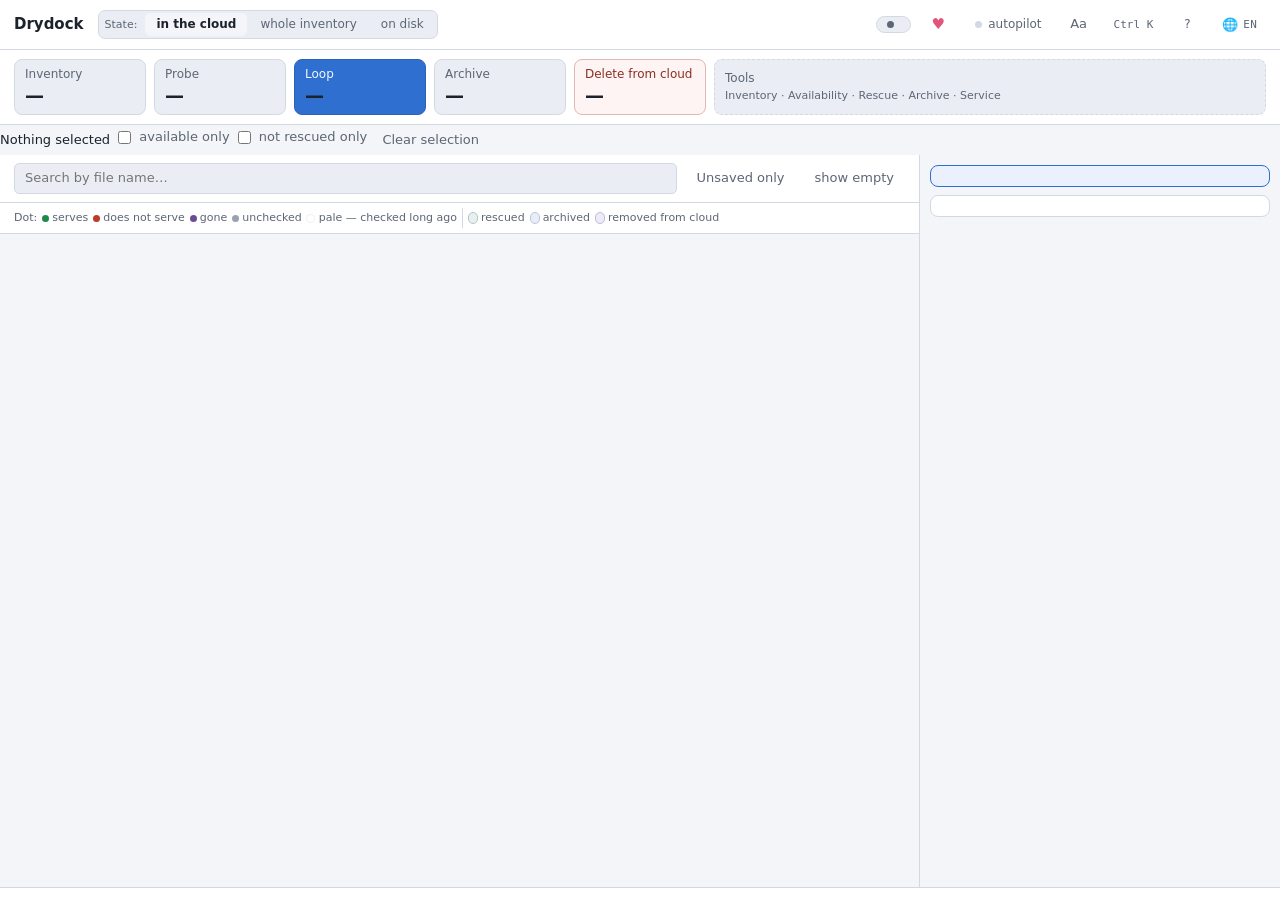
==== commit 3e936dcc: "Drydock 0.4.0 Экспорт описи в CSV и JSON, проверка доступности в главном ряду, автопилот в шапке, кн" ====
--- a/web/index.html
+++ b/web/index.html
@@ -53,12 +53,31 @@
   <button id="btn-auth" class="auth-btn" data-i18n-title="btn.auth.title">
     <i class="dot2" id="auth-dot"></i><span id="auth-label"></span>
   </button>
+  <!-- Поддержка -- всегда на виду: в «Инструментах» она в самом низу
+       списка, и без кнопки в шапке её никто бы не нашёл. -->
+  <a id="btn-support" class="ghost theme-btn heart-btn" target="_blank"
+     rel="noopener" href="https://venedicus.github.io/drydock/"
+     data-i18n-title="support.title" data-i18n-aria="support.label">♥</a>
+  <!-- Автопилот: раньше галочка в «Инструментах», и включённость не была
+       видна снаружи. -->
+  <button id="btn-autopilot" class="ghost auto-btn"
+          data-i18n-title="autopilot.title">
+    <span class="auto-dot" aria-hidden="true"></span>
+    <span data-i18n="autopilot.short"></span>
+  </button>
   <button id="btn-view" class="ghost theme-btn" data-i18n-title="view.title"
           aria-label="Aa">Aa</button>
   <!-- Поповер вида: масштаб, плотность, тема. Одна кнопка вместо трёх. -->
   <div id="view-pop" class="view-pop hidden" role="dialog" aria-label="view">
     <div class="vp-row"><span class="vp-l" data-i18n="view.scale"></span>
-      <span class="vp-btns" id="scale-btns"></span></div>
+      <input type="range" id="scale-range" min="80" max="150" step="5"
+             aria-label="scale">
+      <span class="vp-val" id="scale-val">100%</span>
+    </div>
+    <div class="vp-row"><span class="vp-l"></span>
+      <button class="vp-auto" id="scale-auto" data-i18n="view.autoShort"></button>
+      <span class="vp-hint" data-i18n="view.scale.hint"></span>
+    </div>
     <div class="vp-row"><span class="vp-l" data-i18n="view.density"></span>
       <span class="vp-btns" id="density-btns"></span></div>
     <div class="vp-row"><span class="vp-l" data-i18n="theme.title"></span>
@@ -79,6 +98,11 @@
     <span class="t" data-i18n="act.scan"></span>
     <span class="n" id="n-scan">—</span>
     <span class="s" id="s-scan"></span>
+  </button>
+  <button class="act" id="btn-probe-quick" data-i18n-title="act.probe.title">
+    <span class="t" data-i18n="act.probe"></span>
+    <span class="n" id="n-probe-quick">—</span>
+    <span class="s" id="s-probe-quick"></span>
   </button>
   <button class="act primary" id="btn-loop" data-i18n-title="act.loop.title">
     <span class="t" data-i18n="act.loop"></span>
@@ -114,11 +138,11 @@
       <p class="dim tools-hint" data-i18n="tools.hint"></p>
 
       <h4 data-i18n="grp.inventory"></h4>
-      <button class="tool" id="btn-previews">
+      <button class="tool" id="btn-previews" data-i18n-title="btn.previews.title">
         <span class="tn" data-i18n="btn.previews"></span>
         <span class="td" data-i18n="tools.previews.why"></span>
       </button>
-      <div class="tool hidden" id="scan-restart-wrap">
+      <div class="tool hidden" id="scan-restart-wrap" data-i18n-title="scan.restart.title">
         <span class="tn"><span data-i18n="scan.restart"></span></span>
         <span class="td" data-i18n="tools.restart.why"></span>
         <label class="switch"><input type="checkbox" id="scan-restart"></label>
@@ -137,10 +161,11 @@
             <option value="stale" data-i18n="probe.scope.stale"></option>
             <option value="all" data-i18n="probe.scope.all"></option>
           </select>
-          <button id="btn-probe" data-i18n="btn.probe.run"></button>
+          <button id="btn-probe" data-i18n="btn.probe.run"
+                  data-i18n-title="btn.probe.title"></button>
         </span>
       </div>
-      <div class="tool">
+      <div class="tool" data-i18n-title="autopilot.title">
         <span class="tn"><span data-i18n="autopilot.label"></span></span>
         <span class="td" data-i18n="tools.autopilot.why"></span>
         <label class="switch"><input type="checkbox" id="autopilot"></label>
@@ -155,24 +180,24 @@
         <span class="tn" data-i18n="btn.download"></span>
         <span class="td" data-i18n="tools.download.why"></span>
       </button>
-      <div class="tool">
+      <div class="tool" data-i18n-title="salvage.title">
         <span class="tn"><span data-i18n="salvage.short"></span></span>
         <span class="td" data-i18n="tools.salvage.why"></span>
         <label class="switch"><input type="checkbox" id="salvage"></label>
       </div>
 
       <h4 data-i18n="grp.archive"></h4>
-      <button class="tool" id="btn-archives">
+      <button class="tool" id="btn-archives" data-i18n-title="btn.archives.title">
         <span class="tn" data-i18n="btn.archives"></span>
         <span class="td" data-i18n="tools.archives.why"></span>
       </button>
 
       <h4 data-i18n="grp.service"></h4>
-      <button class="tool" id="btn-adopt">
+      <button class="tool" id="btn-adopt" data-i18n-title="btn.adopt.title">
         <span class="tn" data-i18n="btn.adopt"></span>
         <span class="td" data-i18n="tools.adopt.why"></span>
       </button>
-      <button class="tool" id="btn-mirror">
+      <button class="tool" id="btn-mirror" data-i18n-title="btn.mirror.title">
         <span class="tn" data-i18n="btn.mirror"></span>
         <span class="td" data-i18n="tools.mirror.why"></span>
       </button>
@@ -180,20 +205,29 @@
         <span class="tn" data-i18n="health.title"></span>
         <span class="td" data-i18n="tools.health.why"></span>
       </button>
-      <button class="tool" id="btn-log">
+      <button class="tool" id="btn-log" data-i18n-title="btn.log.title">
         <span class="tn" data-i18n="btn.log"></span>
         <span class="td" data-i18n="tools.log.why"></span>
       </button>
-      <button class="tool" id="btn-settings">
+      <a class="tool tool-link" id="btn-export" href="/api/export?format=csv"
+         download data-i18n-title="tools.export.why">
+        <span class="tn" data-i18n="btn.export"></span>
+        <span class="td" data-i18n="tools.export.hint"></span>
+        <span class="tool-ctl">⇩</span>
+      </a>
+      <button class="tool" id="btn-settings" data-i18n-title="btn.settings.title">
         <span class="tn" data-i18n="btn.settings"></span>
         <span class="td" data-i18n="tools.settings.why"></span>
       </button>
 
-      <a class="tool tool-link" id="btn-thanks" target="_blank" rel="noopener"
-         href="https://venedicus.github.io/drydock/">
-        <span class="tn" data-i18n="tools.thanks"></span>
-        <span class="td" data-i18n="tools.thanks.why"></span>
-        <span class="tool-ctl">↗</span>
+      <h4 data-i18n="grp.support"></h4>
+      <a class="tool tool-link tool-support" id="btn-thanks" target="_blank"
+         rel="noopener" href="https://venedicus.github.io/drydock/"
+         data-i18n-title="support.title">
+        <span class="heart" aria-hidden="true">♥</span>
+        <span class="tn" data-i18n="support.label"></span>
+        <span class="td" data-i18n="support.why"></span>
+        <span class="tool-ctl support-go" data-i18n="support.go"></span>
       </a>
 
       <!-- Уровень удаления выбирается в модалке кнопки; select живёт здесь,
@@ -210,6 +244,10 @@
 
 <div id="selbar" class="selbar">
   <span id="selinfo" data-i18n="sel.none"></span>
+  <!-- Действие по выбору -- там же, где сам выбор: раньше за ним надо
+       было идти в «Инструменты». -->
+  <button id="btn-download-sel" class="ghost hidden"
+          data-i18n="btn.download"></button>
   <span class="grow"></span>
   <label class="check"><input type="checkbox" id="f-ok">
     <span data-i18n="filter.onlyAvailable"></span></label>
--- a/web/style.css
+++ b/web/style.css
@@ -610,3 +610,74 @@
 .tool-link { text-decoration: none; color: var(--fg); }
 .tool-link .tool-ctl { color: var(--fg-dim); font-size: 14px; }
 .tool-link:hover { background: var(--bg-3); border-color: var(--line); }
+
+/* ── ползунки: масштаб и размер тома ───────────────────────────────── */
+input[type="range"] { -webkit-appearance: none; appearance: none;
+  height: 4px; border-radius: 3px; background: var(--line); outline: none; }
+input[type="range"]::-webkit-slider-thumb { -webkit-appearance: none;
+  width: 13px; height: 13px; border-radius: 50%; background: var(--accent);
+  border: 2px solid var(--bg-2); cursor: pointer; }
+.vp-row input[type="range"] { flex: 1; min-width: 90px; }
+.vp-val { font: 11px/1 Consolas, monospace; color: var(--fg); width: 38px;
+          text-align: right; }
+.vp-auto { font-size: 11px; padding: 2px 8px; border-radius: 5px;
+           border: 1px solid var(--line); background: none; color: var(--fg-dim); }
+.vp-auto.on { border-color: var(--accent); color: var(--accent); }
+.vp-hint { font-size: 10px; color: var(--fg-dim); flex: 1; }
+
+.arch-slider { flex: 1; display: flex; align-items: center; gap: 10px;
+               max-width: 340px; }
+.arch-slider input[type="range"] { flex: 1; }
+.arch-presets { gap: 6px; }
+.arch-presets button { font-size: 11px; padding: 3px 9px; border-radius: 6px;
+                       border: 1px solid var(--line); background: none;
+                       color: var(--fg-dim); cursor: pointer; }
+.arch-presets button.on { border-color: var(--accent); color: var(--accent); }
+
+/* Порт в настройках: рядом с корнем, но отдельной строкой. */
+.set-port { display: flex; align-items: center; gap: 10px; margin: 10px 0 4px;
+            font-size: 13px; color: var(--fg-dim); }
+.set-port input { width: 96px; font: 13px Consolas, monospace;
+                  padding: 4px 6px; }
+
+/* Поддержка автора: не сервисная строка, а приглашение. */
+.tool-support { margin-top: 2px;
+                background: linear-gradient(90deg, rgba(92,157,237,.10),
+                            transparent 68%); }
+.tool-support:hover:not(:disabled) { border-color: var(--accent); }
+.tool-support .heart { color: #e2557a; font-size: 15px; line-height: 1;
+                       width: 18px; text-align: center; flex: none; }
+.tool-support .tn { min-width: 0; }
+.support-go { font-size: 11px; padding: 3px 9px; border-radius: 6px;
+              border: 1px solid var(--line); color: var(--fg-dim);
+              white-space: nowrap; }
+.tool-support:hover .support-go { border-color: var(--accent);
+                                  color: var(--accent); }
+
+/* Пустая опись: подсказка в области дерева. Раньше здесь стоял
+   .detail.empty, а он скрыт правилом display: none -- область пустовала. */
+.tree-empty { padding: 16px 14px; color: var(--fg-dim); font-size: 13px;
+              line-height: 1.55; max-width: 640px; }
+
+/* Сердце в шапке: тот же размер, что у «Aa», но заметное. */
+.heart-btn { color: #e2557a; text-decoration: none; font-size: 15px;
+             line-height: 1; display: inline-flex; align-items: center;
+             justify-content: center; }
+.heart-btn:hover { border-color: #e2557a; color: #ff7a9c; }
+
+/* Автопилот в шапке: точка-индикатор и подпись. */
+.auto-btn { display: inline-flex; align-items: center; gap: 6px;
+            font-size: 12px; padding: 4px 9px; border-radius: 7px;
+            border: 1px solid var(--line); background: var(--bg-3);
+            color: var(--fg-dim); }
+.auto-btn .auto-dot { width: 7px; height: 7px; border-radius: 50%;
+                      background: var(--line); flex: none; }
+.auto-btn.on { color: var(--fg); border-color: var(--ok); }
+.auto-btn.on .auto-dot { background: var(--ok); box-shadow: 0 0 6px var(--ok); }
+
+/* Пять карточек в ряду: на узком окне «Инструменты» уезжали на вторую
+   строку и ряд становился вдвое выше. */
+@media (max-width: 1280px) {
+  .act { min-width: 132px; padding: 6px 10px; }
+  .acts .tools-act { flex: 1 1 180px; }
+}
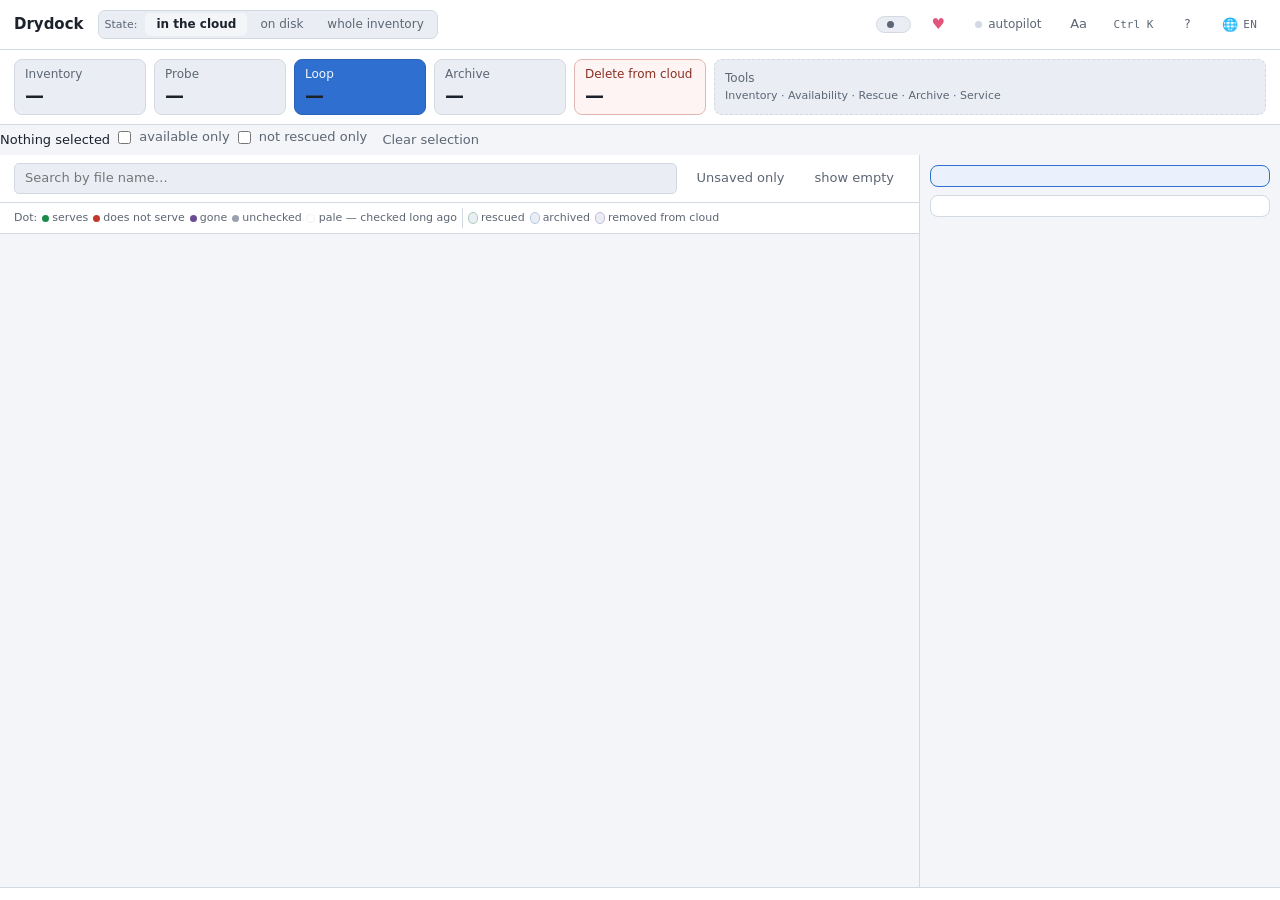
==== commit 290c5479: "Drydock 0.5.0 Выборочное удаление из облака: уходит ровно отмеченное в дереве, с предупреждением о т" ====
--- a/web/index.html
+++ b/web/index.html
@@ -43,8 +43,8 @@
   <div class="lens" id="lens">
     <span class="lens-lbl" data-i18n="lens.label"></span>
     <button data-lens="now" data-i18n="lens.now" data-i18n-title="lens.now.title"></button>
+    <button data-lens="disk" data-i18n="lens.disk" data-i18n-title="lens.disk.title"></button>
     <button data-lens="was" data-i18n="lens.was" data-i18n-title="lens.was.title"></button>
-    <button data-lens="disk" data-i18n="lens.disk" data-i18n-title="lens.disk.title"></button>
   </div>
   <span id="summary" class="summary"></span>
   <span class="grow"></span>
@@ -235,7 +235,6 @@
       <select id="delete-level" class="hidden" data-i18n-title="del.level.title">
         <option value="downloaded" selected data-i18n="del.level.downloaded"></option>
         <option value="archived" data-i18n="del.level.archived"></option>
-        <option value="junk" data-i18n="del.level.junk"></option>
       </select>
     </div>
   </div>
--- a/web/style.css
+++ b/web/style.css
@@ -681,3 +681,8 @@
   .act { min-width: 132px; padding: 6px 10px; }
   .acts .tools-act { flex: 1 1 180px; }
 }
+
+/* Выборочное удаление: заметно, но не спорит с основной кнопкой. */
+#modal-foot button.accent { border-color: var(--accent); color: var(--accent);
+                            background: none; }
+#modal-foot button.accent:hover { background: var(--bg-3); }
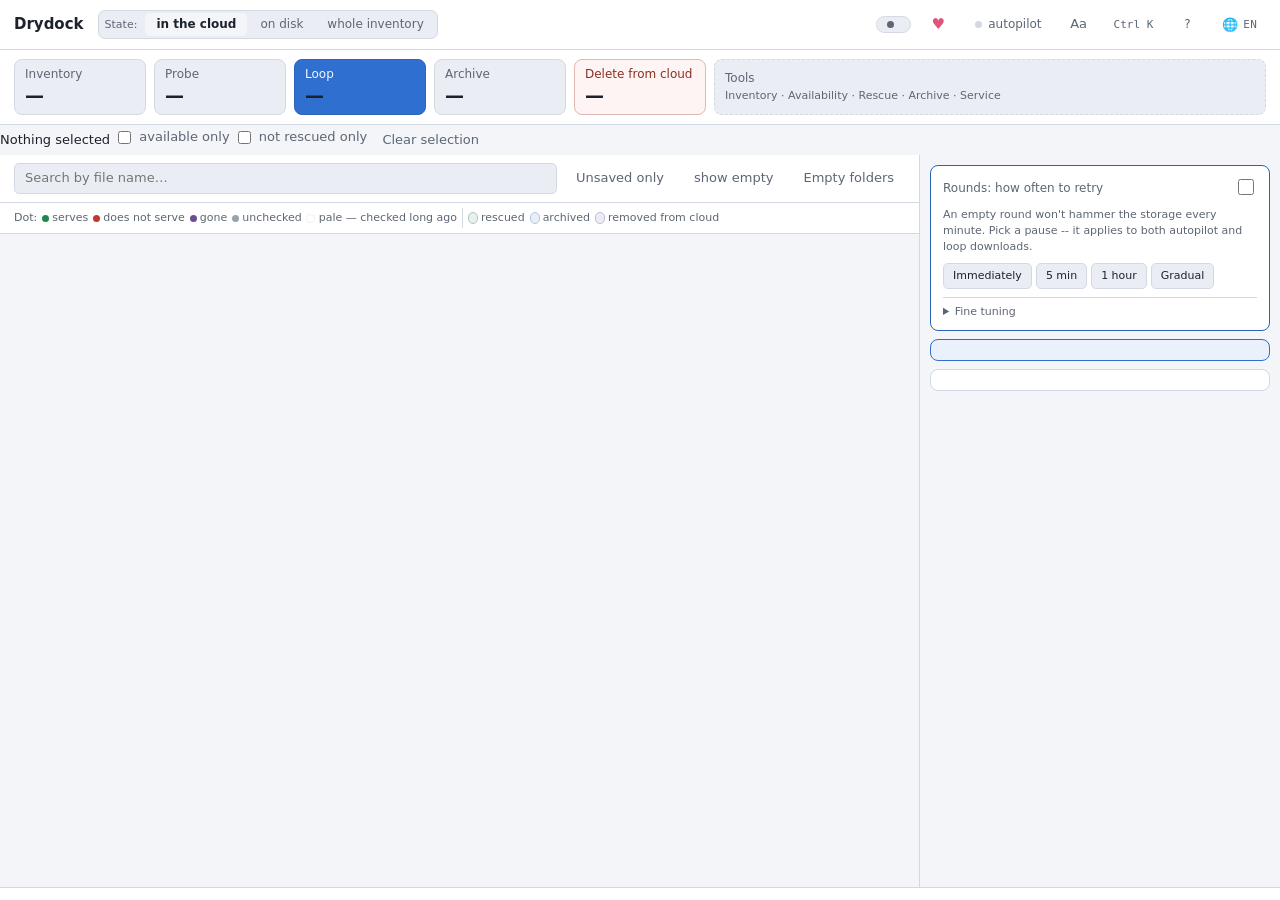
==== commit f83bf1a2: "Версия 0.7.2: полный живой обход пустых папок, карточка кругов, тайминг - emptydirs.scan_live(): пус" ====
--- a/web/index.html
+++ b/web/index.html
@@ -147,6 +147,11 @@
         <span class="td" data-i18n="tools.restart.why"></span>
         <label class="switch"><input type="checkbox" id="scan-restart"></label>
       </div>
+      <div class="tool" id="scan-full-wrap" data-i18n-title="scan.full.title">
+        <span class="tn"><span data-i18n="scan.full"></span></span>
+        <span class="td" data-i18n="tools.full.why"></span>
+        <label class="switch"><input type="checkbox" id="scan-full"></label>
+      </div>
       <div class="tool-note" id="scan-hint"></div>
 
       <h4 data-i18n="grp.access"></h4>
@@ -263,6 +268,10 @@
               data-i18n-title="btn.onlyUnsaved.title"></button>
       <button id="btn-show-empty" class="ghost"
               data-i18n-title="tree.showEmpty.title"></button>
+      <!-- Уборка пустых папок -- прямо там, где человек их видит: рядом
+           с переключателем «показывать пустые», а не в «Инструментах». -->
+      <button id="btn-empty-dirs" class="ghost" data-i18n="ed.button"
+              data-i18n-title="ed.button.title"></button>
     </div>
     <div class="legend">
       <span class="lbl2" data-i18n="legend.dot"></span>
@@ -282,6 +291,51 @@
   <aside class="pane side">
     <div id="setup-card" class="card setup hidden"></div>
     <div id="now-card" class="card now hidden"></div>
+    <!-- Тайминг кругов -- на самом виду. Раньше он жил в модалке настроек
+         внутри «Инструментов», и до него просто не доходили. Один клик по
+         пресету меняет и автопилот, и выгрузку по кругу: человеку не надо
+         знать, что это два разных механизма. -->
+    <div id="round-card" class="card round">
+      <h4><span data-i18n="round.title"></span>
+        <span class="grow"></span>
+        <label class="switch" data-i18n-title="autopilot.title">
+          <input type="checkbox" id="round-on"></label></h4>
+      <p class="round-hint" data-i18n="round.hint"></p>
+      <div class="round-line" id="round-line"></div>
+      <div class="round-presets" id="round-presets">
+        <button type="button" data-preset="now" data-i18n="round.preset.now"></button>
+        <button type="button" data-preset="m5" data-i18n="round.preset.m5"></button>
+        <button type="button" data-preset="h1" data-i18n="round.preset.h1"></button>
+        <button type="button" data-preset="gradual" data-i18n="round.preset.gradual"></button>
+      </div>
+      <div class="round-state dim" id="round-state"></div>
+      <details class="round-fine" id="round-fine">
+        <summary data-i18n="round.fine"></summary>
+        <div class="round-grid">
+          <label><span data-i18n="ap.hours"></span>
+            <input id="rd-hours" type="number" min="0" step="0.5"></label>
+          <label><span data-i18n="ap.idleMax"></span>
+            <input id="rd-idle-max" type="number" min="0" step="1"></label>
+          <label><span data-i18n="ap.shortMin"></span>
+            <input id="rd-short" type="number" min="0" step="1"></label>
+          <label><span data-i18n="ap.longMin"></span>
+            <input id="rd-long" type="number" min="0" step="1"></label>
+          <label><span data-i18n="ap.steps"></span>
+            <input id="rd-steps" type="number" min="1" step="1"></label>
+          <label><span data-i18n="round.loopShort"></span>
+            <input id="rd-loop-short" type="number" min="0" step="30"></label>
+          <label><span data-i18n="round.loopLong"></span>
+            <input id="rd-loop-long" type="number" min="0" step="60"></label>
+          <label><span data-i18n="round.loopSteps"></span>
+            <input id="rd-loop-steps" type="number" min="1" step="1"></label>
+        </div>
+        <div class="round-actions">
+          <button type="button" id="round-apply" class="ghost"
+                  data-i18n="ap.apply"></button>
+          <span id="round-msg" class="dim"></span>
+        </div>
+      </details>
+    </div>
     <div id="next-card" class="card next"></div>
     <div id="totals-card" class="card"></div>
     <div id="detail" class="detail empty" data-i18n="detail.empty"></div>
--- a/web/style.css
+++ b/web/style.css
@@ -205,6 +205,34 @@
 .now .bar > i { display: block; height: 100%; background: var(--accent); }
 .now.failed .bar > i { background: var(--bad); }
 .now.done .bar > i { background: var(--ok); }
+/* Карточка тайминга кругов на главном экране. Пресеты -- главное: четыре
+   кнопки видны сразу, а точные поля спрятаны под «Точечная настройка». */
+.card.round { border-color: var(--primary-line); }
+.card.round.flash { animation: round-flash 1.2s ease-out; }
+@keyframes round-flash {
+  0%, 100% { box-shadow: none; }
+  25% { box-shadow: 0 0 0 3px var(--accent); }
+}
+.round-hint { font-size: 11px; color: var(--fg-dim); margin: 0 0 6px; }
+.round-line { font-size: 13px; font-weight: 600; margin: 0 0 8px;
+              line-height: 1.35; }
+.round-presets { display: flex; flex-wrap: wrap; gap: 4px; }
+.round-presets button { font-size: 11px; padding: 4px 9px; border-radius: 5px; }
+.round-presets button.on { background: var(--primary-bg);
+                           border-color: var(--accent); color: var(--primary-fg); }
+.round-state { font-size: 11px; margin-top: 7px; line-height: 1.4; }
+.round-fine { margin-top: 8px; border-top: 1px solid var(--line);
+              padding-top: 6px; }
+.round-fine summary { font-size: 11px; color: var(--fg-dim); cursor: pointer; }
+.round-grid { display: grid; grid-template-columns: 1fr 1fr; gap: 6px;
+              margin-top: 8px; }
+.round-grid label { display: flex; flex-direction: column; gap: 3px;
+                    font-size: 10px; color: var(--fg-dim); }
+.round-grid input { width: 100%; font-size: 11px; padding: 3px 5px; }
+.round-actions { display: flex; align-items: center; gap: 8px; margin-top: 8px; }
+.round-actions button { font-size: 11px; padding: 4px 9px;
+                        border: 1px solid var(--line); border-radius: 5px; }
+.round-actions span { font-size: 10px; }
 .tiles { display: grid; grid-template-columns: 1fr 1fr; gap: 6px; }
 .tile { background: var(--bg-3); border-radius: 6px; padding: 6px 9px; }
 .tile .n { font-size: 16px; font-weight: 600; }
@@ -686,3 +714,67 @@
 #modal-foot button.accent { border-color: var(--accent); color: var(--accent);
                             background: none; }
 #modal-foot button.accent:hover { background: var(--bg-3); }
+
+/* Контекстное меню дерева */
+.tree-ctx {
+  position: fixed;
+  z-index: 1000;
+  background: var(--bg-2);
+  border: 1px solid var(--line);
+  border-radius: 6px;
+  box-shadow: 0 4px 16px var(--shadow);
+  min-width: 200px;
+  padding: 4px 0;
+  font-size: 13px;
+  user-select: none;
+}
+.tree-ctx-item {
+  display: flex;
+  align-items: center;
+  gap: 8px;
+  padding: 6px 14px;
+  cursor: pointer;
+  color: var(--fg);
+  transition: background 0.12s;
+}
+.tree-ctx-item:hover {
+  background: var(--bg-3);
+}
+.tree-ctx-item .ico {
+  width: 16px;
+  text-align: center;
+  opacity: 0.85;
+}
+.tree-ctx-sep {
+  height: 1px;
+  background: var(--line);
+  margin: 4px 0;
+}
+
+/* Порционный рендеринг для больших папок */
+.tree-more {
+  display: flex;
+  align-items: center;
+  gap: 8px;
+  padding: 6px 14px;
+  margin: 2px 0;
+  font-size: 12px;
+  color: var(--fg-dim);
+}
+.tree-more button {
+  padding: 2px 8px;
+  font-size: 11px;
+}
+
+/* Скорость и ETA выгрузки в карточке задач */
+.job-speed {
+  font-weight: 600;
+  color: var(--accent);
+  margin-left: 6px;
+  font-size: 11px;
+}
+.job-eta {
+  color: var(--fg-dim);
+  margin-left: 4px;
+  font-size: 11px;
+}
